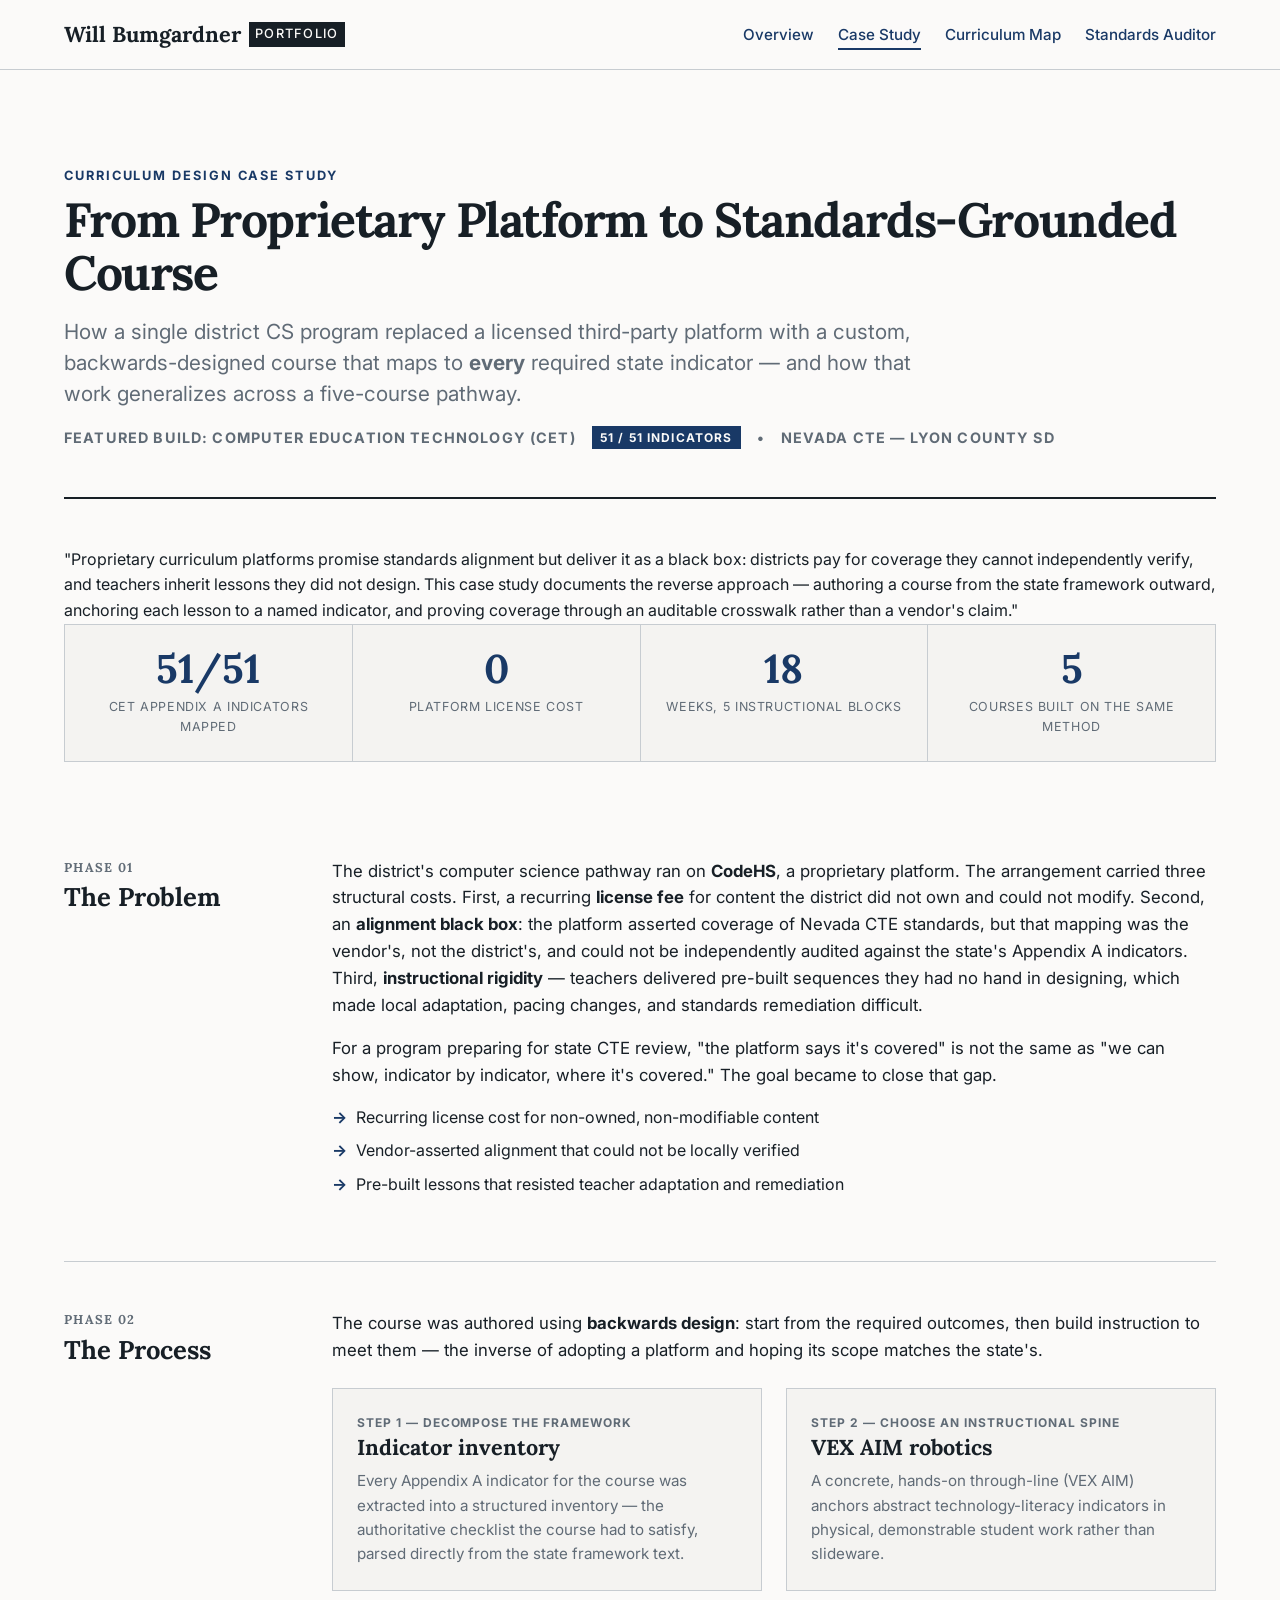
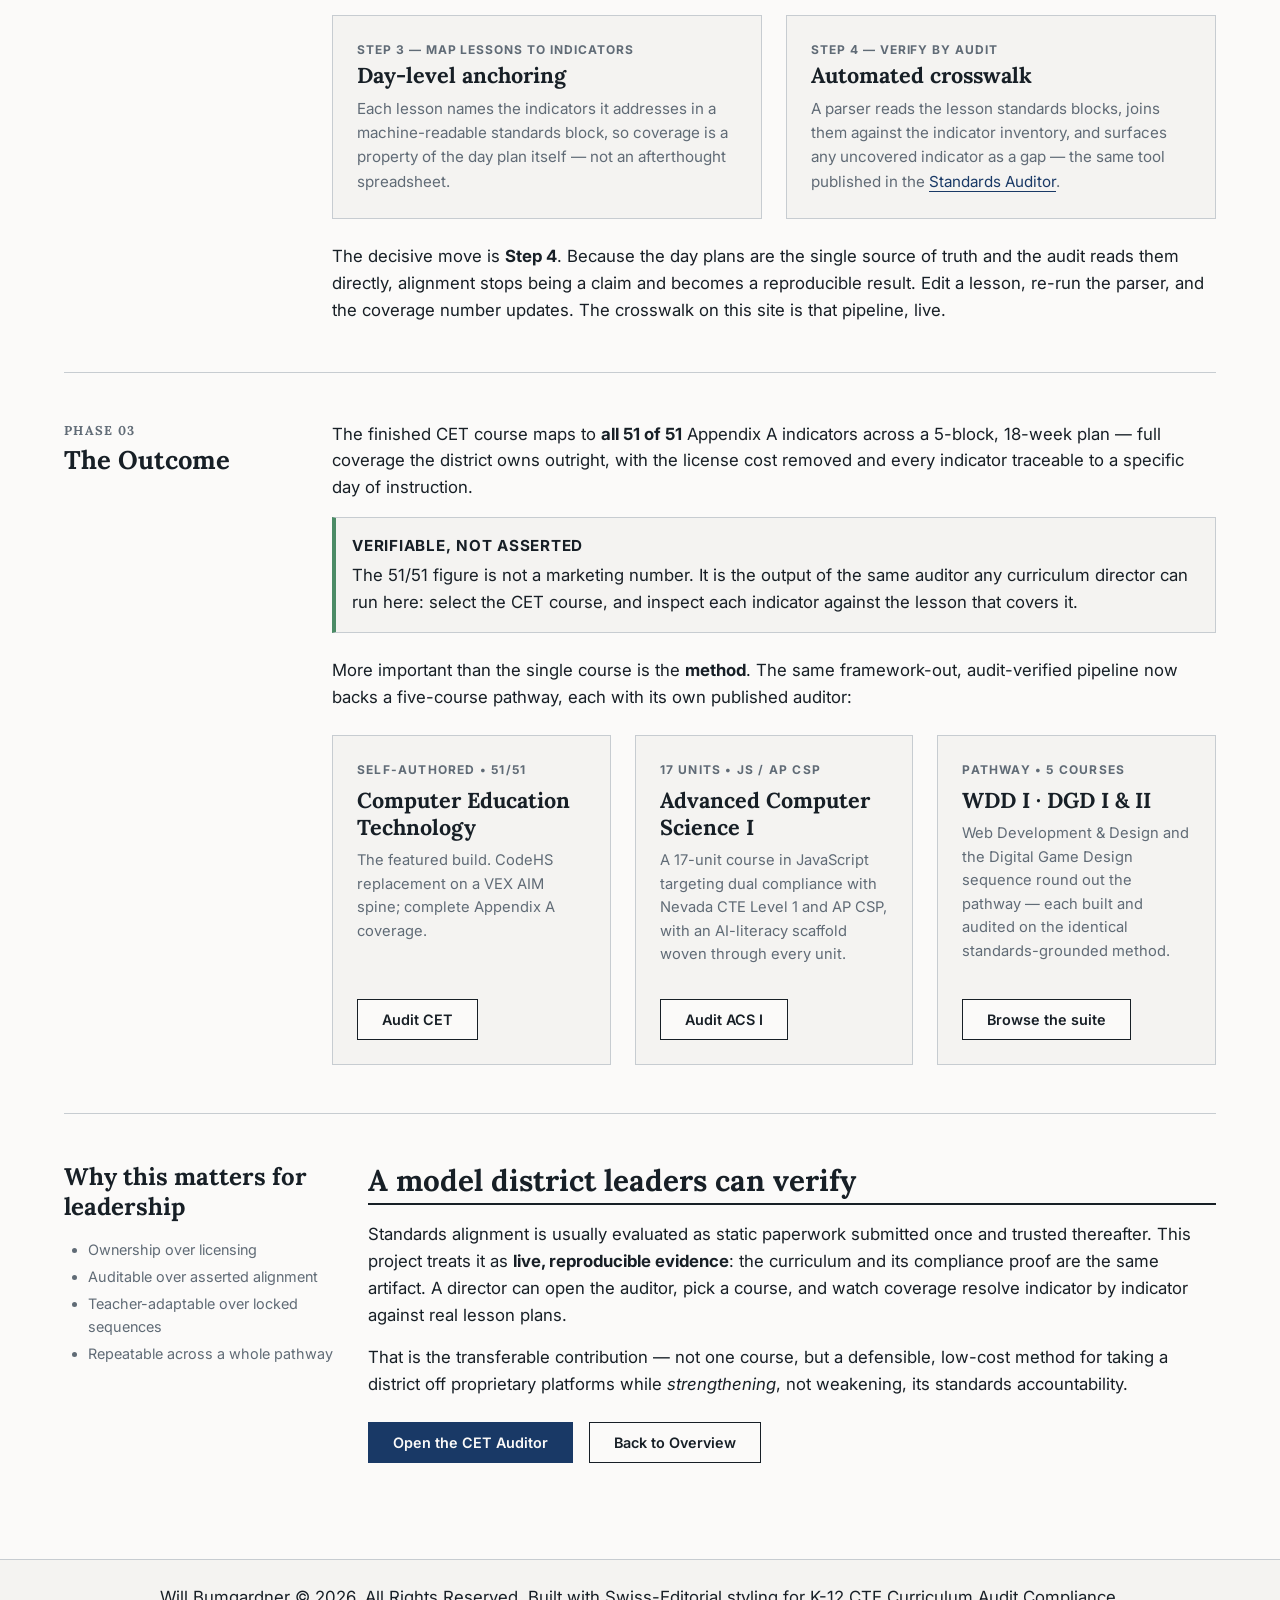
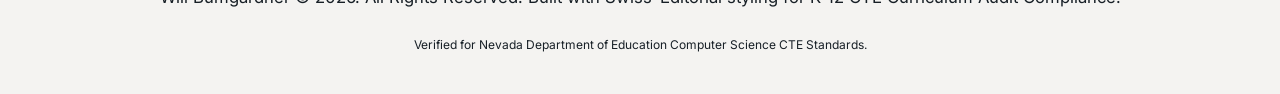
==== case-study.html @ 32348176 "feat: add curriculum-design case study page Featured CET (51/51 indicators) in Problem/Process/Outco" ====
<!DOCTYPE html>
<html lang="en">
<head>
  <meta charset="UTF-8">
  <meta name="viewport" content="width=device-width, initial-scale=1.0">
  <title>Case Study: Replacing a Proprietary Platform with Standards-Grounded Curriculum</title>
  <meta name="description" content="A curriculum-design case study: transitioning a Nevada CTE computer science program off a proprietary platform (CodeHS) to a custom, standards-grounded course achieving 51/51 indicator coverage.">
  <link rel="stylesheet" href="style.css">
  <style>
    /* Case-study hero */
    .cs-hero {
      border-bottom: 2px solid var(--border-color-dark);
      padding: var(--spacing-xl) 0;
      margin-bottom: var(--spacing-xl);
    }
    .cs-eyebrow {
      font-size: 0.8rem;
      text-transform: uppercase;
      letter-spacing: 0.15em;
      font-weight: 700;
      color: var(--color-accent);
      margin-bottom: var(--spacing-sm);
    }
    .cs-hero-title {
      font-size: 3rem;
      letter-spacing: -0.03em;
      line-height: 1.1;
      margin-bottom: var(--spacing-md);
    }
    .cs-hero-meta {
      font-size: 0.9rem;
      text-transform: uppercase;
      letter-spacing: 0.08em;
      color: var(--text-secondary);
      font-weight: 700;
      display: flex;
      flex-wrap: wrap;
      gap: var(--spacing-md);
      align-items: center;
      margin-top: var(--spacing-md);
    }
    .cs-hero-tag {
      background-color: var(--color-accent);
      color: var(--bg-canvas);
      padding: 2px 8px;
      font-size: 0.75rem;
    }

    /* Headline metric band */
    .metric-band {
      display: grid;
      grid-template-columns: 1fr;
      gap: 1px;
      background-color: var(--border-color);
      border: 1px solid var(--border-color);
      margin-bottom: var(--spacing-xl);
    }
    @media (min-width: 768px) {
      .metric-band { grid-template-columns: repeat(4, 1fr); }
    }
    .metric-cell {
      background-color: var(--bg-card);
      padding: var(--spacing-lg);
      text-align: center;
    }
    .metric-val {
      font-family: var(--font-serif);
      font-size: 2.5rem;
      font-weight: 700;
      color: var(--color-accent);
      line-height: 1;
    }
    .metric-lbl {
      font-size: 0.78rem;
      text-transform: uppercase;
      letter-spacing: 0.05em;
      color: var(--text-secondary);
      margin-top: var(--spacing-sm);
    }

    /* Problem / Process / Outcome rhythm */
    .phase {
      display: grid;
      grid-template-columns: 1fr;
      gap: var(--spacing-lg);
      padding: var(--spacing-xl) 0;
      border-bottom: 1px solid var(--border-color);
    }
    @media (min-width: 992px) {
      .phase { grid-template-columns: 220px 1fr; gap: var(--spacing-xl); }
    }
    .phase-marker {
      font-family: var(--font-serif);
    }
    .phase-num {
      font-size: 0.8rem;
      font-weight: 700;
      text-transform: uppercase;
      letter-spacing: 0.1em;
      color: var(--text-secondary);
    }
    .phase-name {
      font-size: 1.6rem;
      font-weight: 700;
      line-height: 1.15;
      margin-top: var(--spacing-xs);
    }
    .phase-body p:last-child { margin-bottom: 0; }

    .pull-list {
      list-style: none;
      margin: var(--spacing-md) 0;
      display: flex;
      flex-direction: column;
      gap: var(--spacing-sm);
    }
    .pull-list li {
      padding-left: var(--spacing-lg);
      position: relative;
      font-size: 1.0rem;
      color: var(--text-primary);
    }
    .pull-list li::before {
      content: '→';
      position: absolute;
      left: 0;
      color: var(--color-accent);
      font-weight: 700;
    }

    .process-step-label {
      font-family: var(--font-sans);
      font-size: 0.75rem;
      font-weight: 700;
      text-transform: uppercase;
      letter-spacing: 0.08em;
      color: var(--text-secondary);
      display: block;
      margin-bottom: 2px;
    }
  </style>
</head>
<body>

  <!-- Navigation -->
  <header>
    <div class="nav-container">
      <a href="index.html" class="brand">
        Will Bumgardner <span class="brand-subtitle">Portfolio</span>
      </a>
      <nav>
        <ul>
          <li><a href="index.html">Overview</a></li>
          <li><a href="case-study.html" class="active">Case Study</a></li>
          <li><a href="curriculum.html">Curriculum Map</a></li>
          <li><a href="crosswalk.html">Standards Auditor</a></li>
        </ul>
      </nav>
    </div>
  </header>

  <!-- Main Content -->
  <main>

    <!-- Hero -->
    <section class="cs-hero">
      <div class="cs-eyebrow">Curriculum Design Case Study</div>
      <h1 class="cs-hero-title">From Proprietary Platform to Standards-Grounded Course</h1>
      <p class="lead" style="font-size: 1.3rem; line-height: 1.5; max-width: 880px; color: var(--text-secondary);">
        How a single district CS program replaced a licensed third-party platform with a custom, backwards-designed
        course that maps to <strong>every</strong> required state indicator &mdash; and how that work generalizes
        across a five-course pathway.
      </p>
      <div class="cs-hero-meta">
        <span>Featured build: Computer Education Technology (CET)</span>
        <span class="cs-hero-tag">51 / 51 Indicators</span>
        <span>&bull;</span>
        <span>Nevada CTE &mdash; Lyon County SD</span>
      </div>
    </section>

    <!-- Executive abstract -->
    <div class="abstract-block">
      "Proprietary curriculum platforms promise standards alignment but deliver it as a black box: districts pay for
      coverage they cannot independently verify, and teachers inherit lessons they did not design. This case study
      documents the reverse approach &mdash; authoring a course from the state framework outward, anchoring each lesson
      to a named indicator, and proving coverage through an auditable crosswalk rather than a vendor's claim."
    </div>

    <!-- Headline metrics -->
    <section class="section">
      <div class="metric-band">
        <div class="metric-cell">
          <div class="metric-val">51/51</div>
          <div class="metric-lbl">CET Appendix&nbsp;A indicators mapped</div>
        </div>
        <div class="metric-cell">
          <div class="metric-val">0</div>
          <div class="metric-lbl">Platform license cost</div>
        </div>
        <div class="metric-cell">
          <div class="metric-val">18</div>
          <div class="metric-lbl">Weeks, 5 instructional blocks</div>
        </div>
        <div class="metric-cell">
          <div class="metric-val">5</div>
          <div class="metric-lbl">Courses built on the same method</div>
        </div>
      </div>
    </section>

    <!-- PROBLEM -->
    <section class="phase">
      <div class="phase-marker">
        <div class="phase-num">Phase 01</div>
        <div class="phase-name">The Problem</div>
      </div>
      <div class="phase-body">
        <p>
          The district's computer science pathway ran on <strong>CodeHS</strong>, a proprietary platform. The arrangement
          carried three structural costs. First, a recurring <strong>license fee</strong> for content the district did not
          own and could not modify. Second, an <strong>alignment black box</strong>: the platform asserted coverage of
          Nevada CTE standards, but that mapping was the vendor's, not the district's, and could not be independently
          audited against the state's Appendix A indicators. Third, <strong>instructional rigidity</strong> &mdash; teachers
          delivered pre-built sequences they had no hand in designing, which made local adaptation, pacing changes, and
          standards remediation difficult.
        </p>
        <p>
          For a program preparing for state CTE review, "the platform says it's covered" is not the same as
          "we can show, indicator by indicator, where it's covered." The goal became to close that gap.
        </p>
        <ul class="pull-list">
          <li>Recurring license cost for non-owned, non-modifiable content</li>
          <li>Vendor-asserted alignment that could not be locally verified</li>
          <li>Pre-built lessons that resisted teacher adaptation and remediation</li>
        </ul>
      </div>
    </section>

    <!-- PROCESS -->
    <section class="phase">
      <div class="phase-marker">
        <div class="phase-num">Phase 02</div>
        <div class="phase-name">The Process</div>
      </div>
      <div class="phase-body">
        <p>
          The course was authored using <strong>backwards design</strong>: start from the required outcomes, then build
          instruction to meet them &mdash; the inverse of adopting a platform and hoping its scope matches the state's.
        </p>

        <div class="grid-2" style="margin: var(--spacing-lg) 0;">
          <div class="card">
            <span class="process-step-label">Step 1 &mdash; Decompose the framework</span>
            <h3 style="margin-bottom: var(--spacing-sm);">Indicator inventory</h3>
            <p style="font-size: 0.95rem; color: var(--text-secondary); margin-bottom: 0;">
              Every Appendix&nbsp;A indicator for the course was extracted into a structured inventory &mdash; the
              authoritative checklist the course had to satisfy, parsed directly from the state framework text.
            </p>
          </div>
          <div class="card">
            <span class="process-step-label">Step 2 &mdash; Choose an instructional spine</span>
            <h3 style="margin-bottom: var(--spacing-sm);">VEX AIM robotics</h3>
            <p style="font-size: 0.95rem; color: var(--text-secondary); margin-bottom: 0;">
              A concrete, hands-on through-line (VEX AIM) anchors abstract technology-literacy indicators in physical,
              demonstrable student work rather than slideware.
            </p>
          </div>
          <div class="card">
            <span class="process-step-label">Step 3 &mdash; Map lessons to indicators</span>
            <h3 style="margin-bottom: var(--spacing-sm);">Day-level anchoring</h3>
            <p style="font-size: 0.95rem; color: var(--text-secondary); margin-bottom: 0;">
              Each lesson names the indicators it addresses in a machine-readable standards block, so coverage is a
              property of the day plan itself &mdash; not an afterthought spreadsheet.
            </p>
          </div>
          <div class="card">
            <span class="process-step-label">Step 4 &mdash; Verify by audit</span>
            <h3 style="margin-bottom: var(--spacing-sm);">Automated crosswalk</h3>
            <p style="font-size: 0.95rem; color: var(--text-secondary); margin-bottom: 0;">
              A parser reads the lesson standards blocks, joins them against the indicator inventory, and surfaces any
              uncovered indicator as a gap &mdash; the same tool published in the
              <a href="crosswalk.html?course=cet">Standards Auditor</a>.
            </p>
          </div>
        </div>

        <p>
          The decisive move is <strong>Step 4</strong>. Because the day plans are the single source of truth and the
          audit reads them directly, alignment stops being a claim and becomes a reproducible result. Edit a lesson,
          re-run the parser, and the coverage number updates. The crosswalk on this site is that pipeline, live.
        </p>
      </div>
    </section>

    <!-- OUTCOME -->
    <section class="phase">
      <div class="phase-marker">
        <div class="phase-num">Phase 03</div>
        <div class="phase-name">The Outcome</div>
      </div>
      <div class="phase-body">
        <p>
          The finished CET course maps to <strong>all 51 of 51</strong> Appendix&nbsp;A indicators across a 5-block,
          18-week plan &mdash; full coverage the district owns outright, with the license cost removed and every
          indicator traceable to a specific day of instruction.
        </p>

        <div class="alert-panel success">
          <div class="alert-title">Verifiable, not asserted</div>
          <p style="margin-bottom: 0;">
            The 51/51 figure is not a marketing number. It is the output of the same auditor any curriculum director can
            run here: select the CET course, and inspect each indicator against the lesson that covers it.
          </p>
        </div>

        <p>
          More important than the single course is the <strong>method</strong>. The same framework-out, audit-verified
          pipeline now backs a five-course pathway, each with its own published auditor:
        </p>

        <div class="grid-3" style="margin-top: var(--spacing-lg);">
          <div class="card">
            <div class="card-label">Self-authored &bull; 51/51</div>
            <h3 style="margin-bottom: var(--spacing-sm);">Computer Education Technology</h3>
            <p style="font-size: 0.92rem; color: var(--text-secondary); flex-grow: 1;">
              The featured build. CodeHS replacement on a VEX AIM spine; complete Appendix&nbsp;A coverage.
            </p>
            <div style="margin-top: var(--spacing-md);">
              <a href="crosswalk.html?course=cet" class="btn">Audit CET</a>
            </div>
          </div>
          <div class="card">
            <div class="card-label">17 units &bull; JS / AP CSP</div>
            <h3 style="margin-bottom: var(--spacing-sm);">Advanced Computer Science I</h3>
            <p style="font-size: 0.92rem; color: var(--text-secondary); flex-grow: 1;">
              A 17-unit course in JavaScript targeting dual compliance with Nevada CTE Level&nbsp;1 and AP CSP, with an
              AI-literacy scaffold woven through every unit.
            </p>
            <div style="margin-top: var(--spacing-md);">
              <a href="crosswalk.html?course=acs_i" class="btn">Audit ACS&nbsp;I</a>
            </div>
          </div>
          <div class="card">
            <div class="card-label">Pathway &bull; 5 courses</div>
            <h3 style="margin-bottom: var(--spacing-sm);">WDD I &middot; DGD I &amp; II</h3>
            <p style="font-size: 0.92rem; color: var(--text-secondary); flex-grow: 1;">
              Web Development &amp; Design and the Digital Game Design sequence round out the pathway &mdash; each built
              and audited on the identical standards-grounded method.
            </p>
            <div style="margin-top: var(--spacing-md);">
              <a href="curriculum.html" class="btn">Browse the suite</a>
            </div>
          </div>
        </div>
      </div>
    </section>

    <!-- Why it matters / leadership framing -->
    <section class="section" style="padding-top: var(--spacing-xl);">
      <div class="grid-sidebar">
        <div>
          <h3 class="font-serif" style="font-size: 1.5rem; margin-bottom: var(--spacing-md);">Why this matters for leadership</h3>
          <ul style="padding-left: var(--spacing-lg); font-size: 0.9rem; color: var(--text-secondary); display:flex; flex-direction:column; gap:var(--spacing-xs);">
            <li>Ownership over licensing</li>
            <li>Auditable over asserted alignment</li>
            <li>Teacher-adaptable over locked sequences</li>
            <li>Repeatable across a whole pathway</li>
          </ul>
        </div>
        <div>
          <h2>A model district leaders can verify</h2>
          <p>
            Standards alignment is usually evaluated as static paperwork submitted once and trusted thereafter. This
            project treats it as <strong>live, reproducible evidence</strong>: the curriculum and its compliance proof
            are the same artifact. A director can open the auditor, pick a course, and watch coverage resolve indicator
            by indicator against real lesson plans.
          </p>
          <p>
            That is the transferable contribution &mdash; not one course, but a defensible, low-cost method for taking a
            district off proprietary platforms while <em>strengthening</em>, not weakening, its standards accountability.
          </p>
          <div style="margin-top: var(--spacing-lg); display: flex; gap: var(--spacing-md); flex-wrap: wrap;">
            <a href="crosswalk.html?course=cet" class="btn btn-primary">Open the CET Auditor</a>
            <a href="index.html" class="btn">Back to Overview</a>
          </div>
        </div>
      </div>
    </section>

  </main>

  <!-- Footer -->
  <footer>
    <div class="footer-content">
      <p>Will Bumgardner &copy; 2026. All Rights Reserved. Built with Swiss-Editorial styling for K-12 CTE Curriculum Audit Compliance.</p>
      <p style="font-size: 0.75rem;">Verified for Nevada Department of Education Computer Science CTE Standards.</p>
    </div>
  </footer>

</body>
</html>
---- style.css ----
@import url('https://fonts.googleapis.com/css2?family=Inter:wght@300;400;500;600;700&family=Lora:ital,wght@0,400;0,500;0,600;0,700;1,400&display=swap');

:root {
  /* HSL Color System */
  --bg-canvas: hsl(35, 20%, 98%); /* Warm book-paper page */
  --bg-card: hsl(35, 12%, 95%); /* Soft bone/parchment */
  --bg-input: hsl(0, 0%, 100%);
  --text-primary: hsl(210, 25%, 12%); /* Deep charcoal */
  --text-secondary: hsl(210, 10%, 42%); /* Slate gray */
  --color-accent: hsl(215, 60%, 25%); /* Deep academic blue */
  --color-accent-hover: hsl(215, 60%, 35%);
  --color-success: hsl(145, 30%, 42%); /* Sage green */
  --color-warning: hsl(28, 50%, 45%); /* Ochre/burnt orange */
  --border-color: hsl(210, 10%, 80%); /* Structural grid border */
  --border-color-dark: hsl(210, 25%, 12%); /* Accent structural border */

  /* Typography */
  --font-serif: 'Lora', 'Georgia', serif;
  --font-sans: 'Inter', -apple-system, BlinkMacSystemFont, "Segoe UI", Roboto, sans-serif;

  /* Layout */
  --max-width: 1200px;
  --spacing-xs: 0.25rem;
  --spacing-sm: 0.5rem;
  --spacing-md: 1rem;
  --spacing-lg: 1.5rem;
  --spacing-xl: 3rem;
  --nav-height: 70px;
}

/* Base reset */
*, *::before, *::after {
  box-sizing: border-box;
  margin: 0;
  padding: 0;
}

html {
  font-size: 16px;
  scroll-behavior: smooth;
  background-color: var(--bg-canvas);
  color: var(--text-primary);
  -webkit-font-smoothing: antialiased;
}

body {
  font-family: var(--font-sans);
  line-height: 1.6;
  min-height: 100vh;
  display: flex;
  flex-direction: column;
}

/* Typography elements */
h1, h2, h3, h4 {
  font-family: var(--font-serif);
  font-weight: 700;
  color: var(--text-primary);
  line-height: 1.25;
}

h1 {
  font-size: 2.5rem;
  letter-spacing: -0.02em;
  margin-bottom: var(--spacing-md);
}

h2 {
  font-size: 1.85rem;
  margin-bottom: var(--spacing-md);
  border-bottom: 2px solid var(--border-color-dark);
  padding-bottom: var(--spacing-xs);
}

h3 {
  font-size: 1.35rem;
  margin-bottom: var(--spacing-sm);
}

p {
  margin-bottom: var(--spacing-md);
  color: var(--text-primary);
  font-size: 1.05rem;
}

a {
  color: var(--color-accent);
  text-decoration: none;
  border-bottom: 1px solid var(--color-accent);
  transition: all 0.2s ease;
}

a:hover {
  color: var(--color-accent-hover);
  border-bottom-color: var(--color-accent-hover);
}

/* Header & Navigation */
header {
  background-color: var(--bg-canvas);
  border-bottom: 1px solid var(--border-color);
  position: sticky;
  top: 0;
  z-index: 100;
  height: var(--nav-height);
}

.nav-container {
  max-width: var(--max-width);
  margin: 0 auto;
  padding: 0 var(--spacing-lg);
  height: 100%;
  display: flex;
  justify-content: space-between;
  align-items: center;
}

.brand {
  font-family: var(--font-serif);
  font-size: 1.35rem;
  font-weight: 700;
  color: var(--text-primary);
  border-bottom: none;
  display: flex;
  align-items: center;
  gap: var(--spacing-sm);
}

.brand:hover {
  color: var(--color-accent);
}

.brand-subtitle {
  font-family: var(--font-sans);
  font-size: 0.8rem;
  font-weight: 500;
  text-transform: uppercase;
  letter-spacing: 0.1em;
  background-color: var(--text-primary);
  color: var(--bg-canvas);
  padding: 2px 6px;
}

nav ul {
  display: flex;
  list-style: none;
  gap: var(--spacing-lg);
}

nav a {
  font-size: 0.95rem;
  font-weight: 500;
  border-bottom: 2px solid transparent;
  padding: var(--spacing-xs) 0;
}

nav a:hover, nav a.active {
  color: var(--color-accent);
  border-bottom: 2px solid var(--color-accent);
}

/* Layout Elements */
main {
  flex: 1;
  max-width: var(--max-width);
  width: 100%;
  margin: 0 auto;
  padding: var(--spacing-xl) var(--spacing-lg);
}

.section {
  margin-bottom: var(--spacing-xl);
}

/* Custom Grid System */
.grid-2 {
  display: grid;
  grid-template-columns: 1fr;
  gap: var(--spacing-lg);
}

@media (min-width: 768px) {
  .grid-2 {
    grid-template-columns: 1fr 1fr;
  }
}

.grid-3 {
  display: grid;
  grid-template-columns: 1fr;
  gap: var(--spacing-lg);
}

@media (min-width: 768px) {
  .grid-3 {
    grid-template-columns: repeat(3, 1fr);
  }
}

.grid-sidebar {
  display: grid;
  grid-template-columns: 1fr;
  gap: var(--spacing-lg);
}

@media (min-width: 992px) {
  .grid-sidebar {
    grid-template-columns: 280px 1fr;
  }
}

/* Card Styles (Swiss Grid cards) */
.card {
  background-color: var(--bg-card);
  border: 1px solid var(--border-color);
  padding: var(--spacing-lg);
  display: flex;
  flex-direction: column;
  position: relative;
  transition: border-color 0.2s ease;
}

.card:hover {
  border-color: var(--border-color-dark);
}

.card-label {
  font-size: 0.75rem;
  font-weight: 700;
  text-transform: uppercase;
  letter-spacing: 0.1em;
  color: var(--text-secondary);
  margin-bottom: var(--spacing-sm);
}

/* Interactive Auditor Specific Layouts */
.auditor-header-panel {
  background-color: var(--bg-card);
  border: 1px solid var(--border-color-dark);
  padding: var(--spacing-lg);
  margin-bottom: var(--spacing-lg);
}

.progress-stats-row {
  display: flex;
  flex-wrap: wrap;
  gap: var(--spacing-lg);
  align-items: center;
  justify-content: space-between;
  margin-bottom: var(--spacing-md);
}

.stat-item {
  display: flex;
  flex-direction: column;
}

.stat-val {
  font-size: 2.25rem;
  font-weight: 700;
  font-family: var(--font-serif);
  color: var(--color-accent);
}

.stat-lbl {
  font-size: 0.8rem;
  text-transform: uppercase;
  letter-spacing: 0.05em;
  color: var(--text-secondary);
}

/* Progress bar */
.progress-bar-container {
  background-color: var(--border-color);
  height: 8px;
  width: 100%;
  position: relative;
  overflow: hidden;
  margin-top: var(--spacing-sm);
}

.progress-bar-fill {
  background-color: var(--color-success);
  height: 100%;
  width: 0%;
  transition: width 0.6s cubic-bezier(0.1, 0.8, 0.3, 1);
}

.filter-bar {
  display: flex;
  flex-wrap: wrap;
  gap: var(--spacing-md);
  align-items: center;
  padding: var(--spacing-md) 0;
  border-bottom: 1px solid var(--border-color);
  margin-bottom: var(--spacing-lg);
}

.filter-group {
  display: flex;
  align-items: center;
  gap: var(--spacing-sm);
}

label {
  font-size: 0.85rem;
  font-weight: 600;
  color: var(--text-secondary);
  text-transform: uppercase;
  letter-spacing: 0.03em;
}

select, input[type="text"] {
  font-family: var(--font-sans);
  font-size: 0.9rem;
  padding: var(--spacing-sm) var(--spacing-md);
  border: 1px solid var(--border-color);
  background-color: var(--bg-input);
  color: var(--text-primary);
  outline: none;
  min-width: 180px;
}

select:focus, input[type="text"]:focus {
  border-color: var(--border-color-dark);
}

input[type="text"] {
  min-width: 250px;
}

/* Crosswalk Split Columns */
.crosswalk-columns {
  display: grid;
  grid-template-columns: 1fr;
  gap: var(--spacing-lg);
}

@media (min-width: 992px) {
  .crosswalk-columns {
    grid-template-columns: 1.1fr 0.9fr;
  }
}

.column-header {
  font-family: var(--font-serif);
  font-size: 1.35rem;
  font-weight: 700;
  padding-bottom: var(--spacing-sm);
  border-bottom: 2px solid var(--border-color-dark);
  margin-bottom: var(--spacing-md);
  display: flex;
  justify-content: space-between;
  align-items: center;
}

.column-header-count {
  font-family: var(--font-sans);
  font-size: 0.85rem;
  font-weight: 600;
  background-color: var(--bg-card);
  border: 1px solid var(--border-color);
  padding: 2px 8px;
}

.standards-tree, .lessons-list {
  max-height: 700px;
  overflow-y: auto;
  border: 1px solid var(--border-color);
  background-color: var(--bg-canvas);
}

.content-standard-header {
  background-color: var(--bg-card);
  padding: var(--spacing-sm) var(--spacing-md);
  border-bottom: 1px solid var(--border-color);
  border-top: 1px solid var(--border-color);
  font-family: var(--font-serif);
  font-weight: 700;
  font-size: 0.95rem;
  letter-spacing: 0.02em;
  position: sticky;
  top: 0;
  z-index: 5;
}

.content-standard-header h3 {
  font-size: 1rem;
  margin-bottom: 0;
}

.perf-standard-header {
  background-color: hsl(35, 10%, 93%);
  padding: var(--spacing-xs) var(--spacing-md);
  border-bottom: 1px solid var(--border-color);
  color: var(--text-secondary);
}

.perf-standard-header h4 {
  font-size: 0.85rem;
  font-family: var(--font-sans);
  font-weight: 600;
  text-transform: uppercase;
  letter-spacing: 0.03em;
  margin-bottom: 0;
}

.unit-lesson-header {
  background-color: var(--bg-card);
  padding: var(--spacing-sm) var(--spacing-md);
  border-bottom: 1px solid var(--border-color);
  border-top: 1px solid var(--border-color);
  position: sticky;
  top: 0;
  z-index: 5;
}

.unit-lesson-header h4 {
  font-size: 0.9rem;
  font-family: var(--font-serif);
  font-weight: 700;
  margin-bottom: 0;
}

/* Standard Indicator items */
.std-indicator-item {
  padding: var(--spacing-md);
  border-bottom: 1px solid var(--border-color);
  cursor: pointer;
  transition: background-color 0.15s ease;
  position: relative;
}

.std-indicator-item:last-child {
  border-bottom: none;
}

.std-indicator-item:hover {
  background-color: var(--bg-card);
}

.std-indicator-item.selected {
  background-color: var(--bg-card);
  border-left: 4px solid var(--color-accent);
  padding-left: calc(var(--spacing-md) - 4px);
}

.std-indicator-item.highlight-mapped {
  background-color: hsl(145, 25%, 93%);
}

.std-indicator-header {
  display: flex;
  justify-content: space-between;
  align-items: flex-start;
  gap: var(--spacing-sm);
  margin-bottom: var(--spacing-xs);
}

.std-code {
  font-family: var(--font-sans);
  font-weight: 700;
  font-size: 0.9rem;
  color: var(--text-primary);
}

.std-level-tag {
  font-family: var(--font-sans);
  font-size: 0.7rem;
  font-weight: 700;
  padding: 1px 5px;
  background-color: var(--border-color);
  color: var(--text-secondary);
  border-radius: 2px;
}

.std-desc {
  font-size: 0.925rem;
  color: var(--text-primary);
  margin-bottom: var(--spacing-xs);
  line-height: 1.4;
}

.std-coverage-status {
  font-size: 0.8rem;
  font-weight: 600;
  display: flex;
  align-items: center;
  gap: 4px;
}

.status-covered {
  color: var(--color-success);
}

.status-gap {
  color: var(--color-warning);
}

.status-scope {
  color: var(--text-secondary);
  font-style: italic;
}

/* Lesson Plan listing items */
.lesson-item {
  padding: var(--spacing-md);
  border-bottom: 1px solid var(--border-color);
  cursor: pointer;
  transition: all 0.15s ease;
}

.lesson-item:last-child {
  border-bottom: none;
}

.lesson-item:hover {
  background-color: var(--bg-card);
}

.lesson-item.selected {
  background-color: var(--bg-card);
  border-left: 4px solid var(--color-accent);
  padding-left: calc(var(--spacing-md) - 4px);
}

.lesson-item.highlight-mapped {
  background-color: hsl(215, 40%, 93%);
}

.lesson-meta {
  font-size: 0.75rem;
  font-weight: 700;
  text-transform: uppercase;
  color: var(--text-secondary);
  margin-bottom: var(--spacing-xs);
}

.lesson-title {
  font-family: var(--font-serif);
  font-size: 1.1rem;
  font-weight: 700;
  color: var(--text-primary);
  margin-bottom: var(--spacing-xs);
}

.lesson-stds-list {
  display: flex;
  flex-wrap: wrap;
  gap: 4px;
  margin-top: var(--spacing-xs);
}

.lesson-std-pill {
  font-size: 0.7rem;
  font-weight: 600;
  background-color: var(--bg-card);
  border: 1px solid var(--border-color);
  padding: 1px 6px;
  color: var(--color-accent);
}

.lesson-std-pill:hover {
  background-color: var(--color-accent);
  color: var(--bg-canvas);
}

/* Curriculum Detail Accordions */
.unit-block {
  margin-bottom: var(--spacing-md);
  border: 1px solid var(--border-color);
  background-color: var(--bg-card);
}

.unit-block summary {
  padding: var(--spacing-md);
  font-family: var(--font-serif);
  font-size: 1.25rem;
  font-weight: 700;
  cursor: pointer;
  list-style: none;
  display: flex;
  justify-content: space-between;
  align-items: center;
}

.unit-block summary::-webkit-details-marker {
  display: none;
}

.unit-block summary::after {
  content: '+';
  font-family: var(--font-sans);
  font-size: 1.5rem;
  font-weight: 300;
}

.unit-block[open] summary::after {
  content: '−';
}

.unit-details {
  background-color: var(--bg-canvas);
  border-top: 1px solid var(--border-color);
  padding: var(--spacing-lg);
}

.unit-description {
  font-size: 1.05rem;
  margin-bottom: var(--spacing-lg);
  font-style: italic;
  color: var(--text-secondary);
}

.day-grid {
  display: grid;
  grid-template-columns: 1fr;
  gap: var(--spacing-md);
}

@media (min-width: 768px) {
  .day-grid {
    grid-template-columns: repeat(2, 1fr);
  }
}

.day-card {
  border: 1px solid var(--border-color);
  padding: var(--spacing-md);
  background-color: var(--bg-card);
}

.day-num {
  font-weight: 700;
  font-size: 0.8rem;
  color: var(--text-secondary);
  text-transform: uppercase;
  margin-bottom: var(--spacing-xs);
}

.day-title {
  font-family: var(--font-serif);
  font-size: 1.1rem;
  font-weight: 700;
  margin-bottom: var(--spacing-xs);
}

/* Buttons */
.btn {
  font-family: var(--font-sans);
  font-weight: 600;
  font-size: 0.9rem;
  padding: var(--spacing-sm) var(--spacing-lg);
  border: 1px solid var(--border-color-dark);
  background-color: var(--bg-canvas);
  color: var(--text-primary);
  cursor: pointer;
  transition: all 0.2s ease;
  display: inline-flex;
  align-items: center;
  gap: var(--spacing-sm);
}

.btn:hover {
  background-color: var(--text-primary);
  color: var(--bg-canvas);
}

.btn-primary {
  background-color: var(--color-accent);
  color: var(--bg-canvas);
  border-color: var(--color-accent);
}

.btn-primary:hover {
  background-color: var(--color-accent-hover);
  border-color: var(--color-accent-hover);
}

/* Info Alert Panels */
.alert-panel {
  border: 1px solid var(--border-color);
  border-left: 4px solid var(--color-accent);
  padding: var(--spacing-md);
  background-color: var(--bg-card);
  margin-bottom: var(--spacing-lg);
}

.alert-panel.warning {
  border-left-color: var(--color-warning);
}

.alert-panel.success {
  border-left-color: var(--color-success);
}

.alert-title {
  font-weight: 700;
  font-size: 0.95rem;
  margin-bottom: var(--spacing-xs);
  text-transform: uppercase;
  letter-spacing: 0.05em;
}

/* Footer styling */
footer {
  border-top: 1px solid var(--border-color);
  padding: var(--spacing-lg) var(--spacing-md);
  background-color: var(--bg-card);
  text-align: center;
  font-size: 0.85rem;
  color: var(--text-secondary);
  margin-top: auto;
}

.footer-content {
  max-width: var(--max-width);
  margin: 0 auto;
  display: flex;
  flex-direction: column;
  align-items: center;
  gap: var(--spacing-sm);
}

/* Print Overrides */
@media print {
  body {
    background-color: white !important;
    color: black !important;
    font-size: 11pt !important;
  }
  
  header, footer, .filter-bar, .btn, .standards-tree::-webkit-scrollbar, .lessons-list::-webkit-scrollbar {
    display: none !important;
  }
  
  main {
    padding: 0 !important;
    max-width: 100% !important;
    width: 100% !important;
  }
  
  .crosswalk-columns {
    display: block !important;
  }
  
  .standards-tree, .lessons-list {
    max-height: none !important;
    overflow: visible !important;
    border: none !important;
  }
  
  .std-indicator-item {
    page-break-inside: avoid;
    border: 1px solid #ccc !important;
    margin-bottom: 0.5cm;
    background-color: white !important;
  }
  
  .auditor-header-panel {
    border: 1px solid black !important;
    background-color: white !important;
  }
}
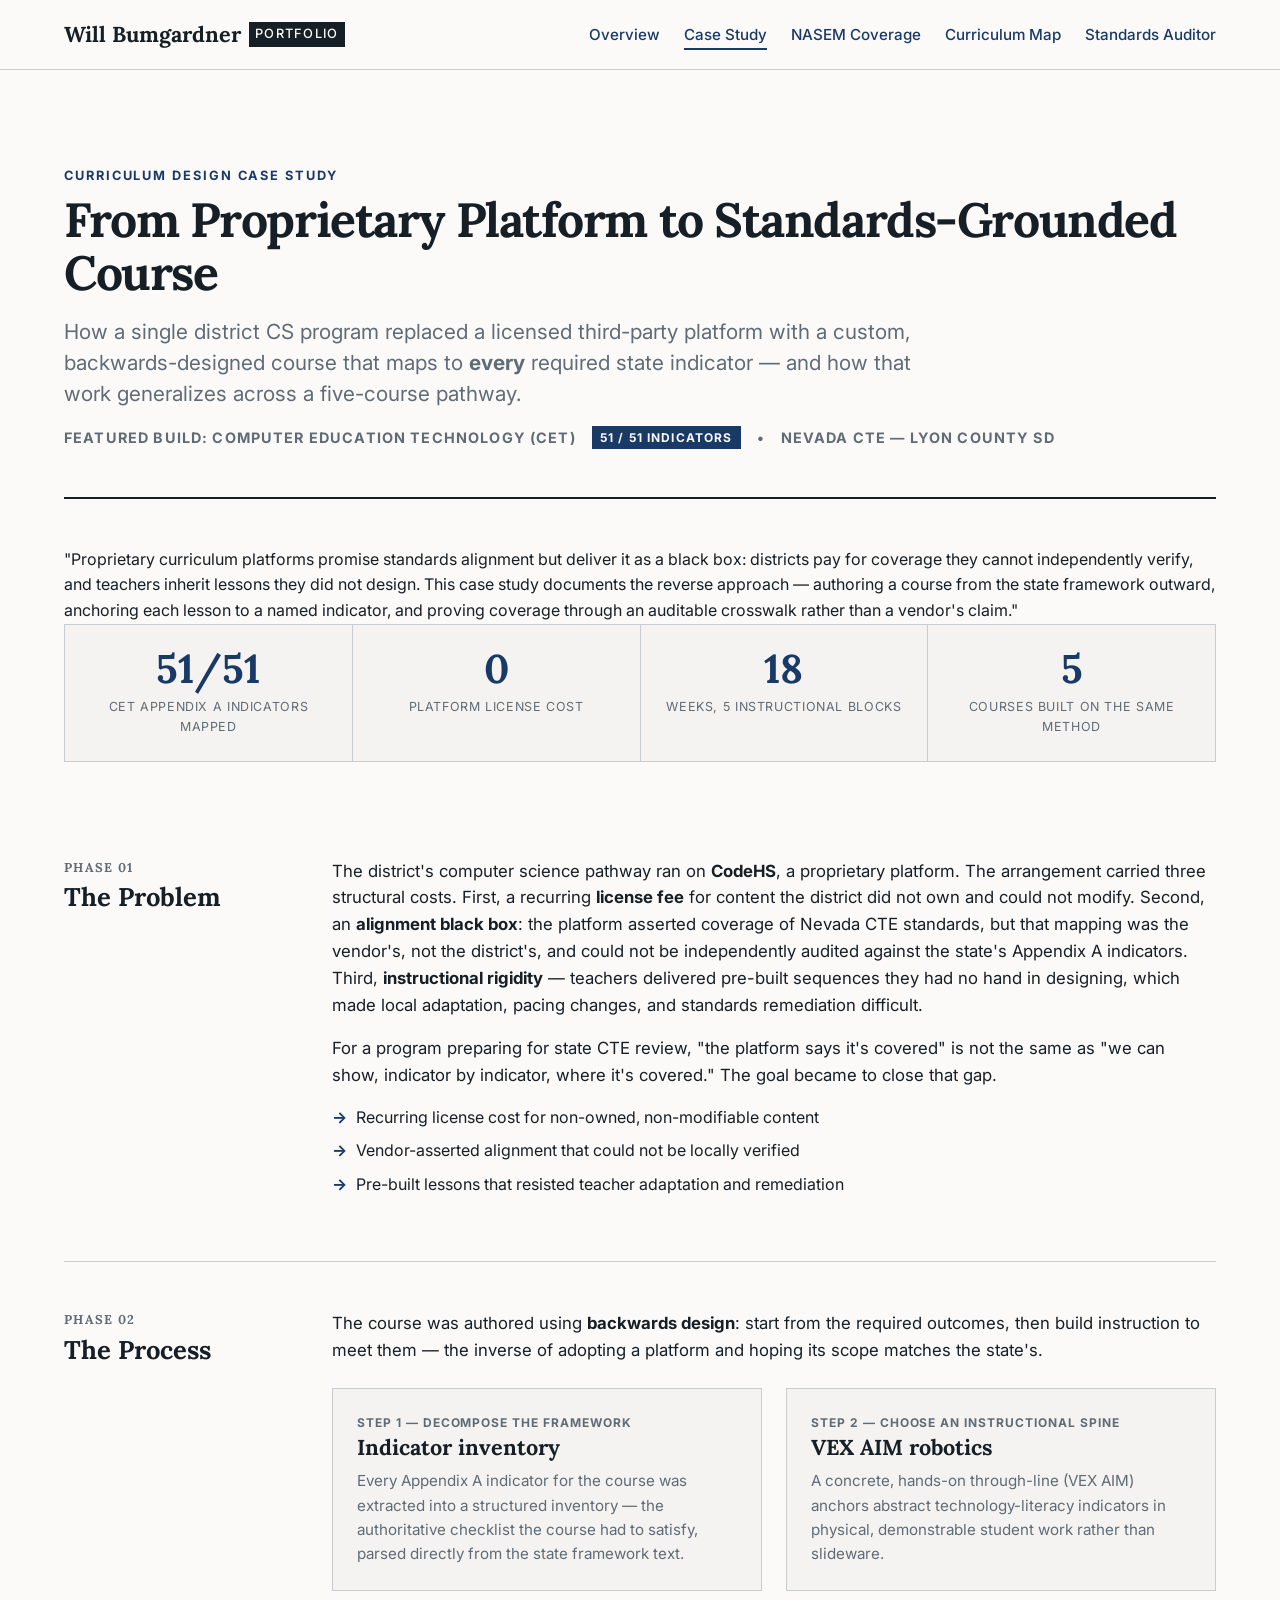
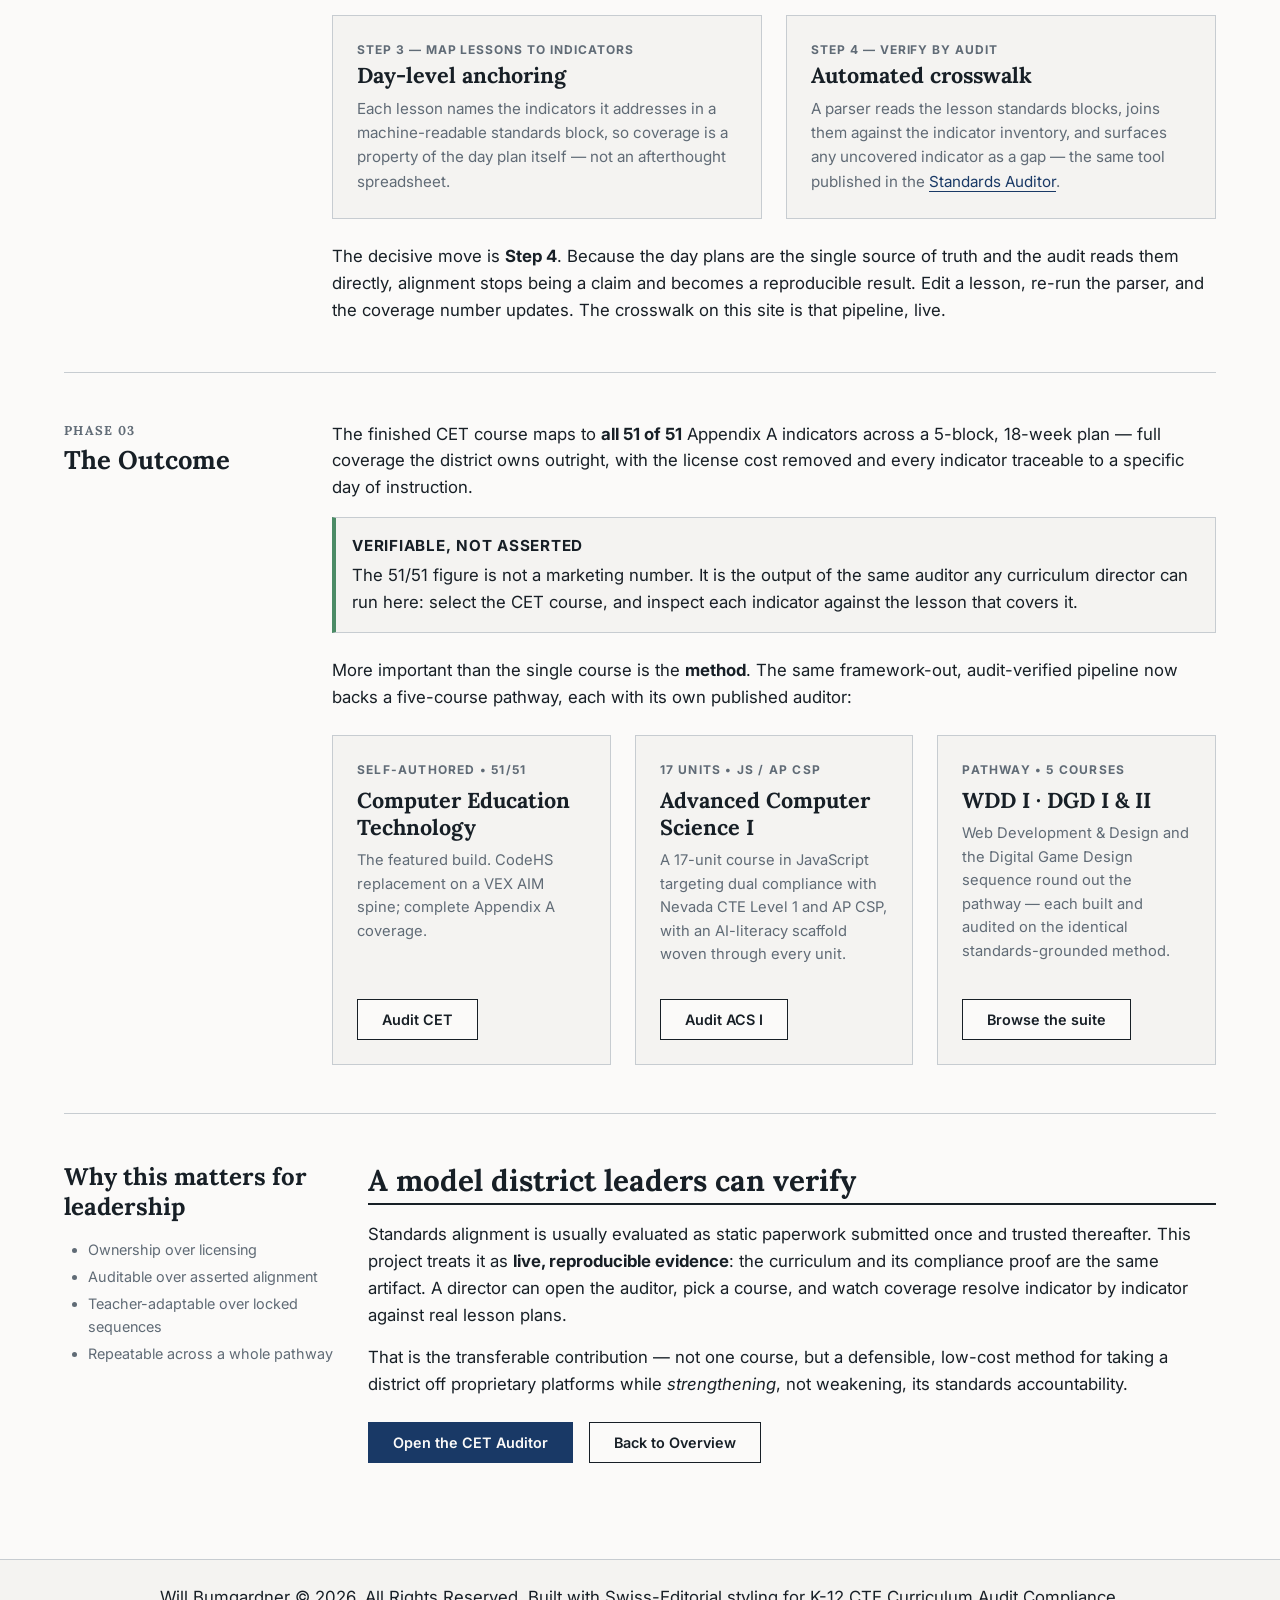
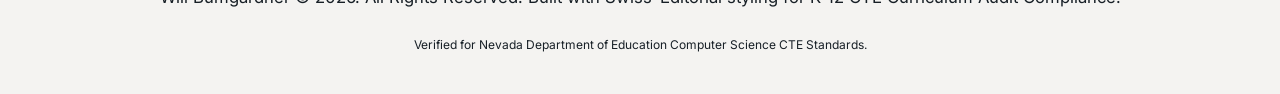
==== commit f516a6c6: "feat: publish the NASEM coverage analysis and de-jargon the auditor Two artifacts existed only as pr" ====
--- a/case-study.html
+++ b/case-study.html
@@ -152,6 +152,7 @@
         <ul>
           <li><a href="index.html">Overview</a></li>
           <li><a href="case-study.html" class="active">Case Study</a></li>
+          <li><a href="nasem-coverage.html">NASEM Coverage</a></li>
           <li><a href="curriculum.html">Curriculum Map</a></li>
           <li><a href="crosswalk.html">Standards Auditor</a></li>
         </ul>
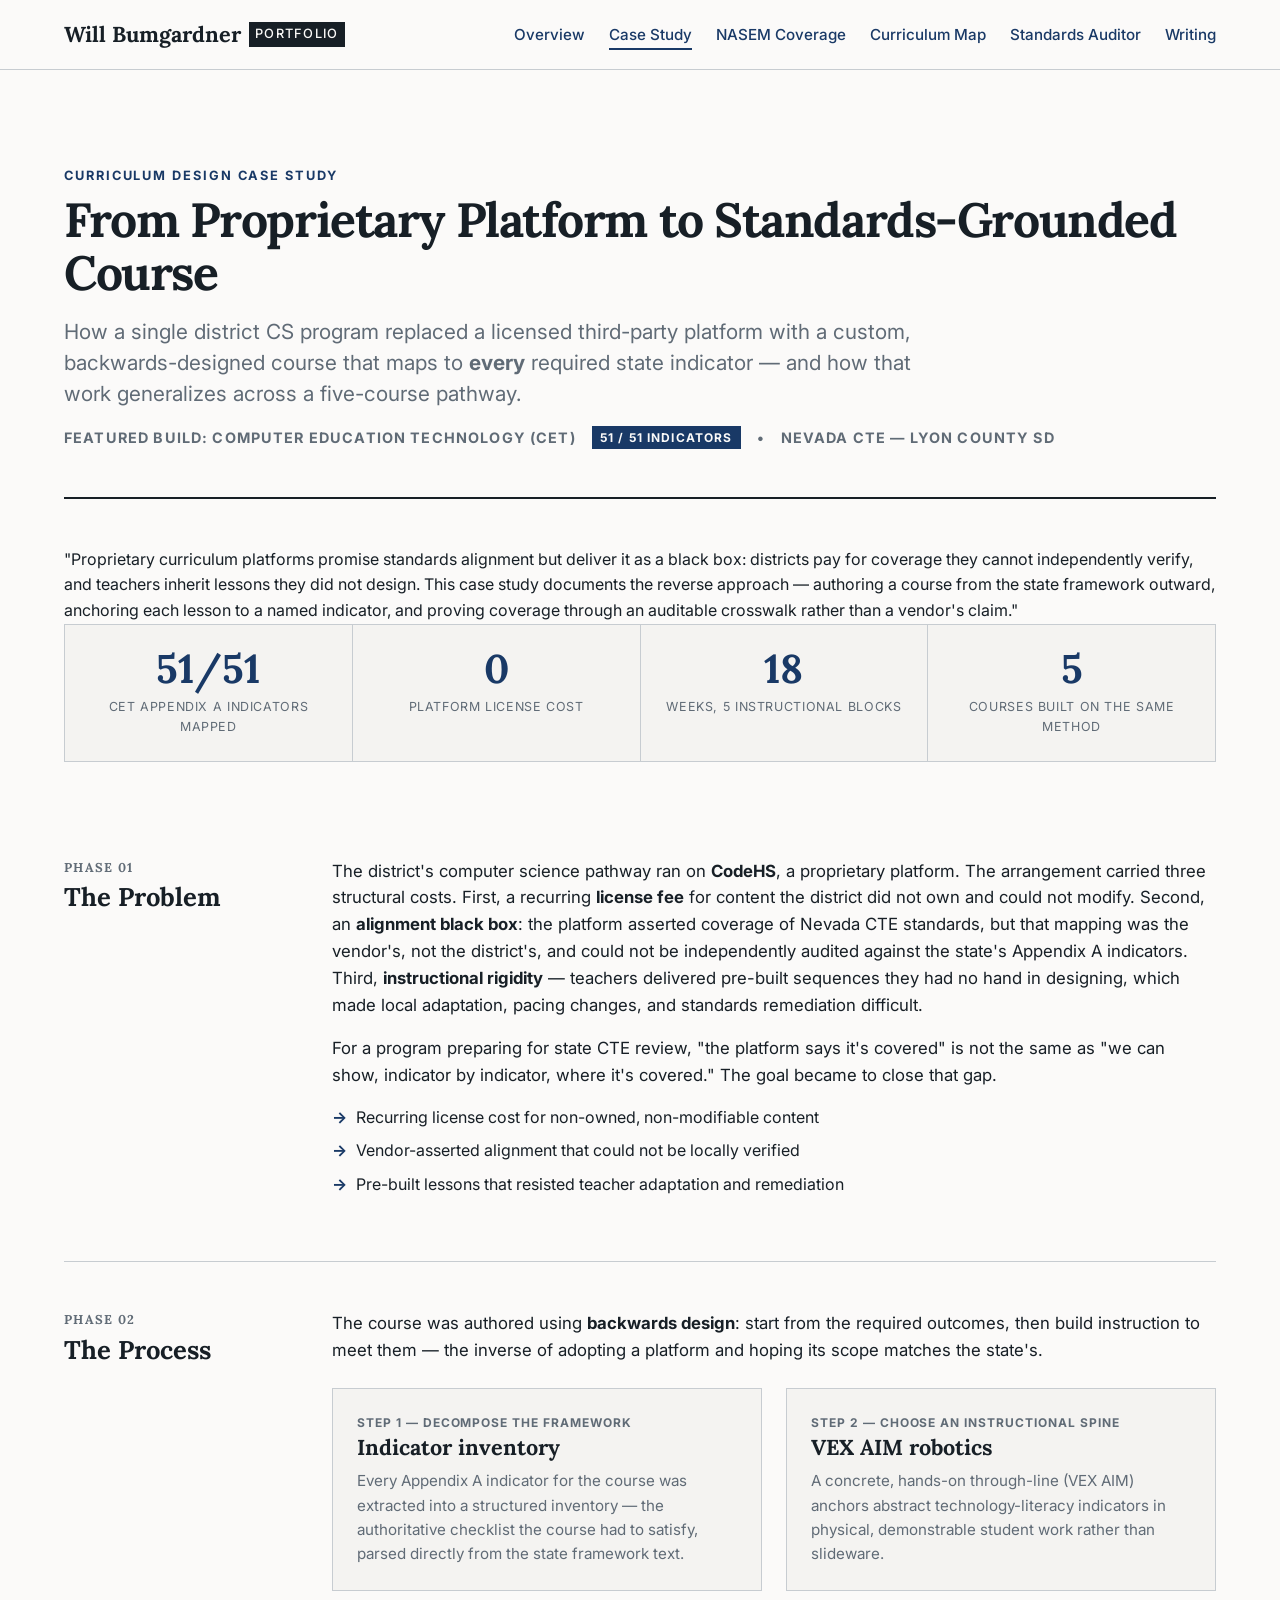
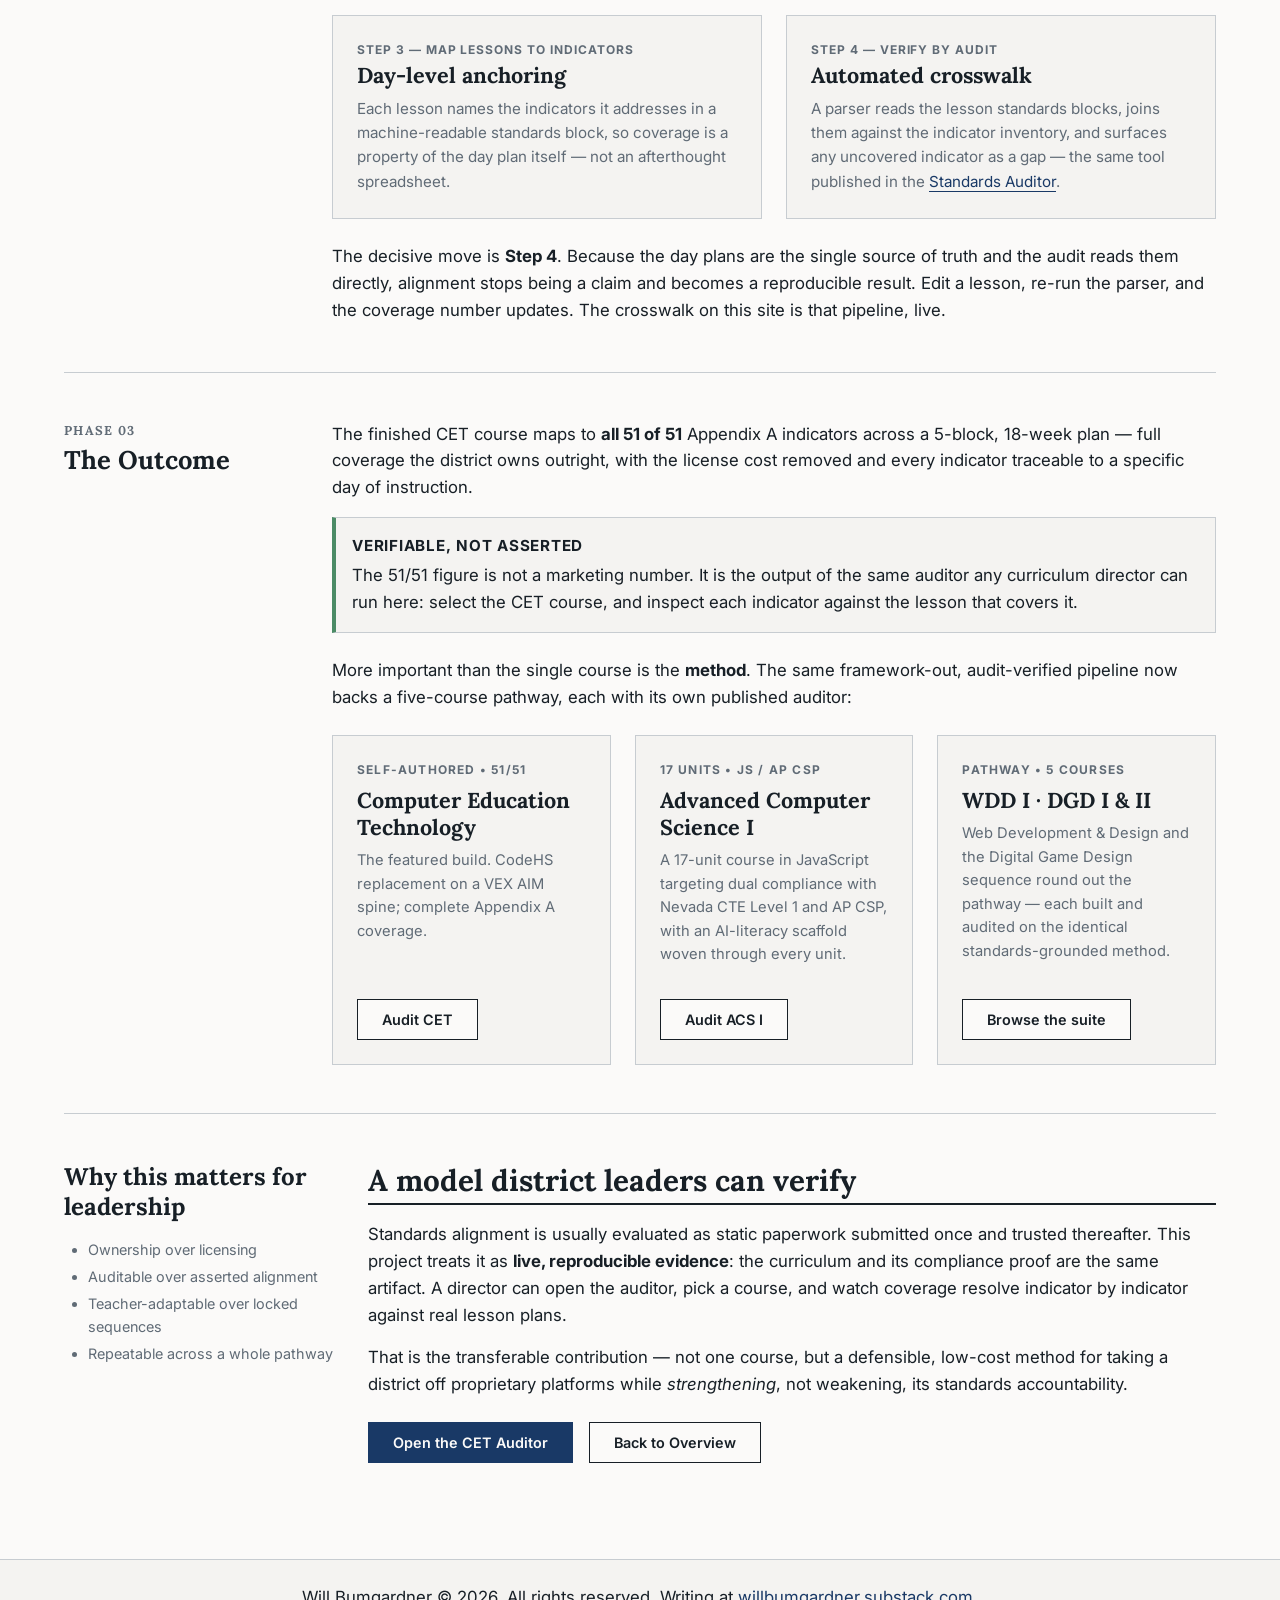
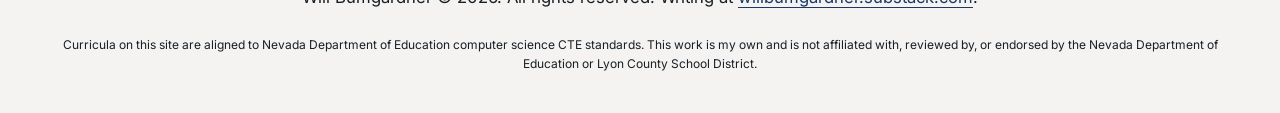
==== commit 4540c2fb: "feat: Substack link on every page, and retire the verified-for-NDE claim The Writing link and the Su" ====
--- a/case-study.html
+++ b/case-study.html
@@ -155,6 +155,7 @@
           <li><a href="nasem-coverage.html">NASEM Coverage</a></li>
           <li><a href="curriculum.html">Curriculum Map</a></li>
           <li><a href="crosswalk.html">Standards Auditor</a></li>
+          <li><a href="https://willbumgardner.substack.com">Writing</a></li>
         </ul>
       </nav>
     </div>
@@ -394,8 +395,8 @@
   <!-- Footer -->
   <footer>
     <div class="footer-content">
-      <p>Will Bumgardner &copy; 2026. All Rights Reserved. Built with Swiss-Editorial styling for K-12 CTE Curriculum Audit Compliance.</p>
-      <p style="font-size: 0.75rem;">Verified for Nevada Department of Education Computer Science CTE Standards.</p>
+      <p>Will Bumgardner &copy; 2026. All rights reserved. Writing at <a href="https://willbumgardner.substack.com">willbumgardner.substack.com</a>.</p>
+      <p style="font-size: 0.75rem;">Curricula on this site are aligned to Nevada Department of Education computer science CTE standards. This work is my own and is not affiliated with, reviewed by, or endorsed by the Nevada Department of Education or Lyon County School District.</p>
     </div>
   </footer>
 
